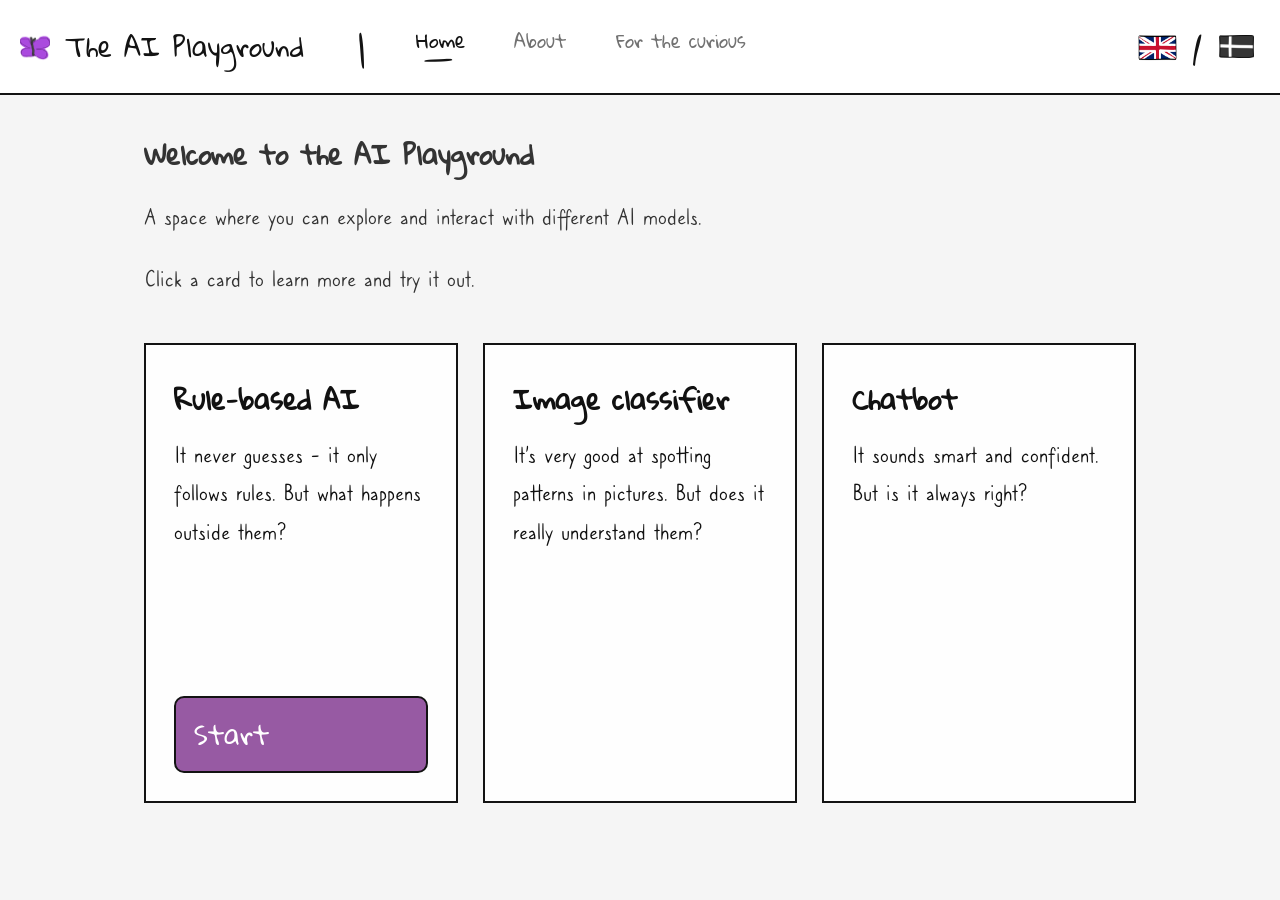
==== index.html @ 84b9162a "Move files from 'public' to the root directory" ====
<!DOCTYPE html>
<html lang="en">
<head>
  <meta charset="utf-8">
  <meta name="viewport" content="width=device-width, initial-scale=1">
  <title>The AI Playground | Home</title>
  <link rel="icon" href="./images/butterfly colored.png">
  <link rel="stylesheet" href="./styles/main.css">
</head>
<body>
  <div class="page">
    <div class="topbar">
        <img src="./images/butterfly colored.png" alt="AI Playground Logo" class="logo">
        <h1 data-i18n="siteTitle">The AI Playground</h1>
        <div class="divider vertical">|</div>
        <div id="menu-home" data-i18n="menuOption1" class="menuoption active">Home</div>
        <div id="menu-about" data-i18n="menuOption2" class="menuoption">About</div>
        <div id="menu-curious" data-i18n="menuOption3" class="menuoption">For the curious</div>
        <div class="lang-toggle">
            <button id="lang-en" class="active">
                <img src="./images/flags/uk_color.png" alt="English">
            </button>
            <div class="divider">/</div>
            <button id="lang-da">
                <img src="./images/flags/dk_color.png" alt="Dansk">
            </button>
        </div>
    </div>
    <div class="focus">
      <div class="intro"> 
          <h2 data-i18n="intro1">Welcome to the AI Playground</h2>
          <p data-i18n="intro2"> A space where you can explore and interact with different AI models.</p>
          <p data-i18n="intro3">Click a card to learn more and try it out.</p>
      </div>
      <div class="cards-row">
        <div class="card" id="slot-left">
          <h2 data-i18n="rulesTitle">Rule-based AI</h2>
          <p data-i18n="rulesText">It never guesses - it only follows rules. But what happens outside them?</p>
          <div id="start-rule-based"class="start-btn">Start</div>
        </div>
        <div class="card" id="slot-center">
          <h2 data-i18n="classifierTitle">Image classifier</h2>
          <p data-i18n="classifierText">It's very good at spotting patterns in pictures. But does it really understand them?</p>
        </div>
        <div class="card" id="slot-right">
          <h2 data-i18n="chatbotTitle">Chatbot</h2>
          <p data-i18n="chatbotText">It sounds smart and confident. But is it always right?</p>
        </div>
      </div>
    </div>
    
  </div>
  

  <script src="translations.js"></script>
  <script src="script.js"></script>
</body>
</html>
---- styles/main.css ----
@import url("./base.css");
@import url("./typography.css");
@import url("./layout.css");
@import url("./components/topbar.css");
@import url("./components/challenges.css");
@import url("./components/drawing.css");
@import url("./components/cards.css");
@import url("./components/buttons.css");
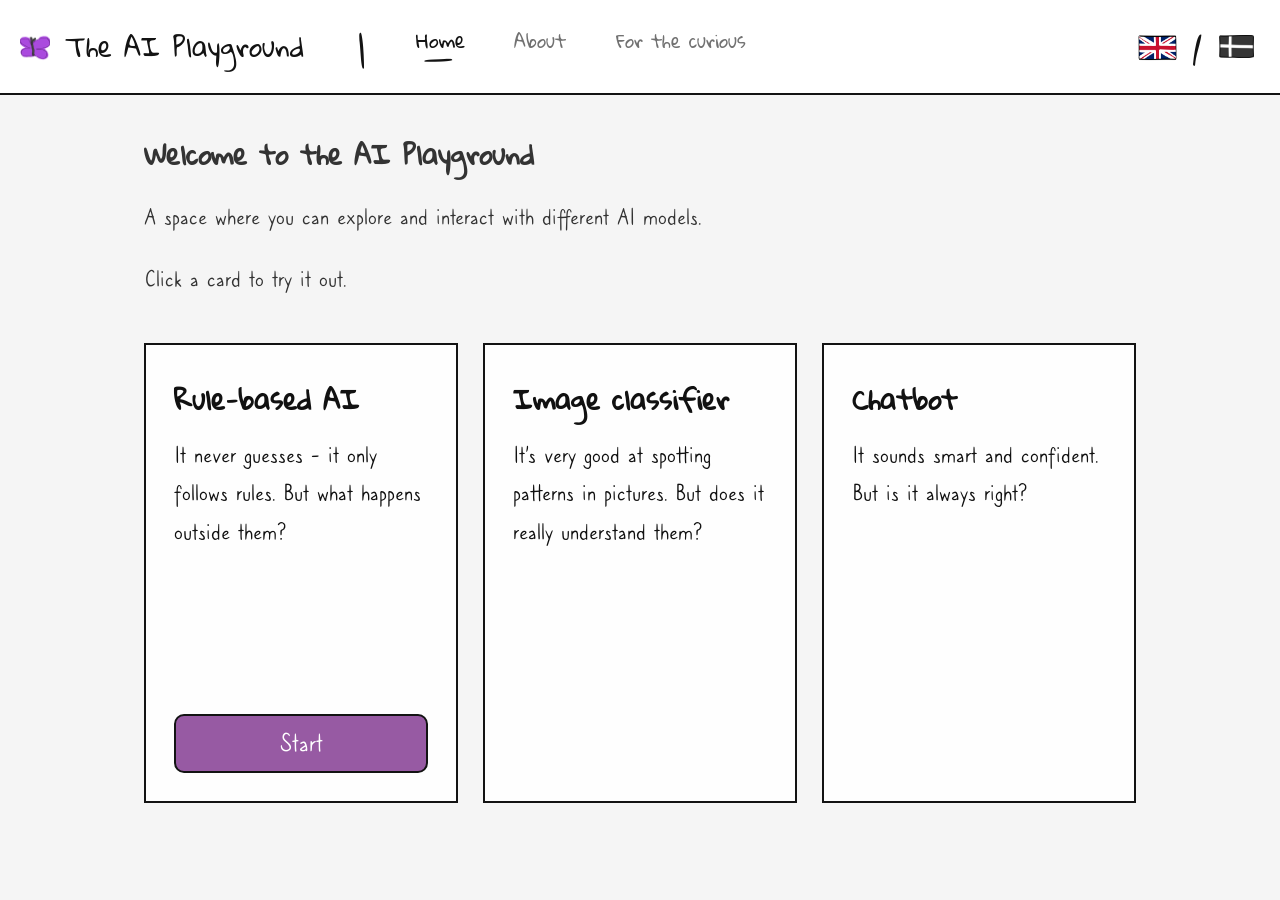
==== commit a51d7a50: "Improved the user interface and added a return button to the rule-based AI page for better navigatio" ====
--- a/index.html
+++ b/index.html
@@ -36,7 +36,7 @@
         <div class="card" id="slot-left">
           <h2 data-i18n="rulesTitle">Rule-based AI</h2>
           <p data-i18n="rulesText">It never guesses - it only follows rules. But what happens outside them?</p>
-          <div id="start-rule-based"class="start-btn">Start</div>
+          <button id="start-rule-based"class="start-btn">Start</button>
         </div>
         <div class="card" id="slot-center">
           <h2 data-i18n="classifierTitle">Image classifier</h2>
@@ -52,7 +52,7 @@
   </div>
   
 
-  <script src="translations.js"></script>
-  <script src="script.js"></script>
+  <script src="scripts/translations.js"></script>
+  <script src="scripts/script.js"></script>
 </body>
 </html>
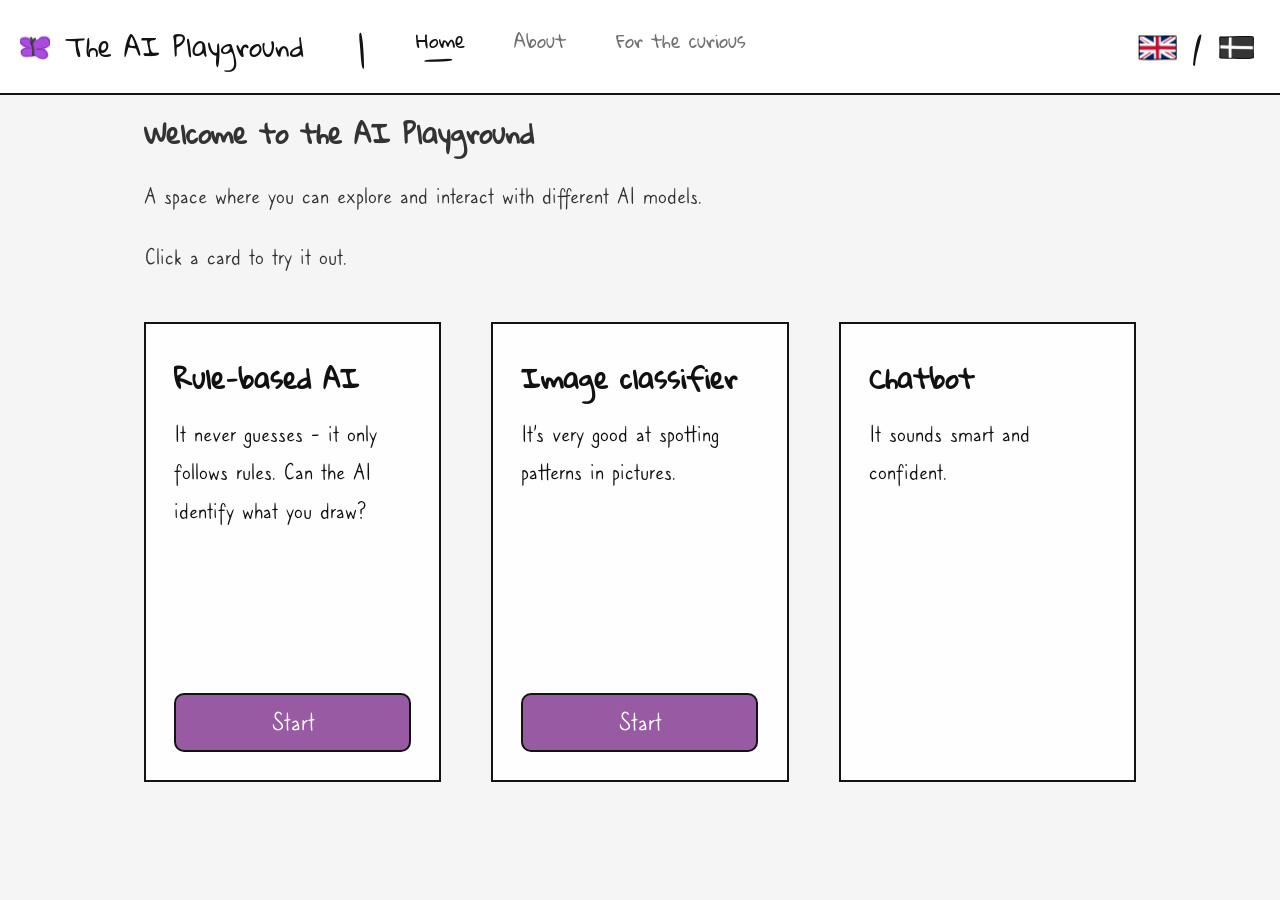
==== commit 3767650d: "Created image classifier training UI and made it possible to view and add new rules to the rule-base" ====
--- a/index.html
+++ b/index.html
@@ -17,11 +17,11 @@
         <div id="menu-about" data-i18n="menuOption2" class="menuoption">About</div>
         <div id="menu-curious" data-i18n="menuOption3" class="menuoption">For the curious</div>
         <div class="lang-toggle">
-            <button id="lang-en" class="active">
+            <button id="lang-en" class="flag active">
                 <img src="./images/flags/uk_color.png" alt="English">
             </button>
             <div class="divider">/</div>
-            <button id="lang-da">
+            <button id="lang-da" class="flag">
                 <img src="./images/flags/dk_color.png" alt="Dansk">
             </button>
         </div>
@@ -35,16 +35,19 @@
       <div class="cards-row">
         <div class="card" id="slot-left">
           <h2 data-i18n="rulesTitle">Rule-based AI</h2>
-          <p data-i18n="rulesText">It never guesses - it only follows rules. But what happens outside them?</p>
+          <p data-i18n="rulesText">It never guesses - it only follows rules.</p>
           <button id="start-rule-based"class="start-btn">Start</button>
         </div>
-        <div class="card" id="slot-center">
+        <div class="card-arrow arrow-1" aria-hidden="true"></div>
+        <div class="card locked" id="slot-center">
           <h2 data-i18n="classifierTitle">Image classifier</h2>
-          <p data-i18n="classifierText">It's very good at spotting patterns in pictures. But does it really understand them?</p>
+          <p data-i18n="classifierText">It's very good at spotting patterns in pictures.</p>
+          <button id="start-image-classifier" class="start-btn" hidden>Start</button>
         </div>
-        <div class="card" id="slot-right">
+        <div class="card-arrow arrow-2" aria-hidden="true"></div>
+        <div class="card locked" id="slot-right">
           <h2 data-i18n="chatbotTitle">Chatbot</h2>
-          <p data-i18n="chatbotText">It sounds smart and confident. But is it always right?</p>
+          <p data-i18n="chatbotText">It sounds smart and confident.</p>
         </div>
       </div>
     </div>
@@ -55,4 +58,4 @@
   <script src="scripts/translations.js"></script>
   <script src="scripts/script.js"></script>
 </body>
-</html>+</html>
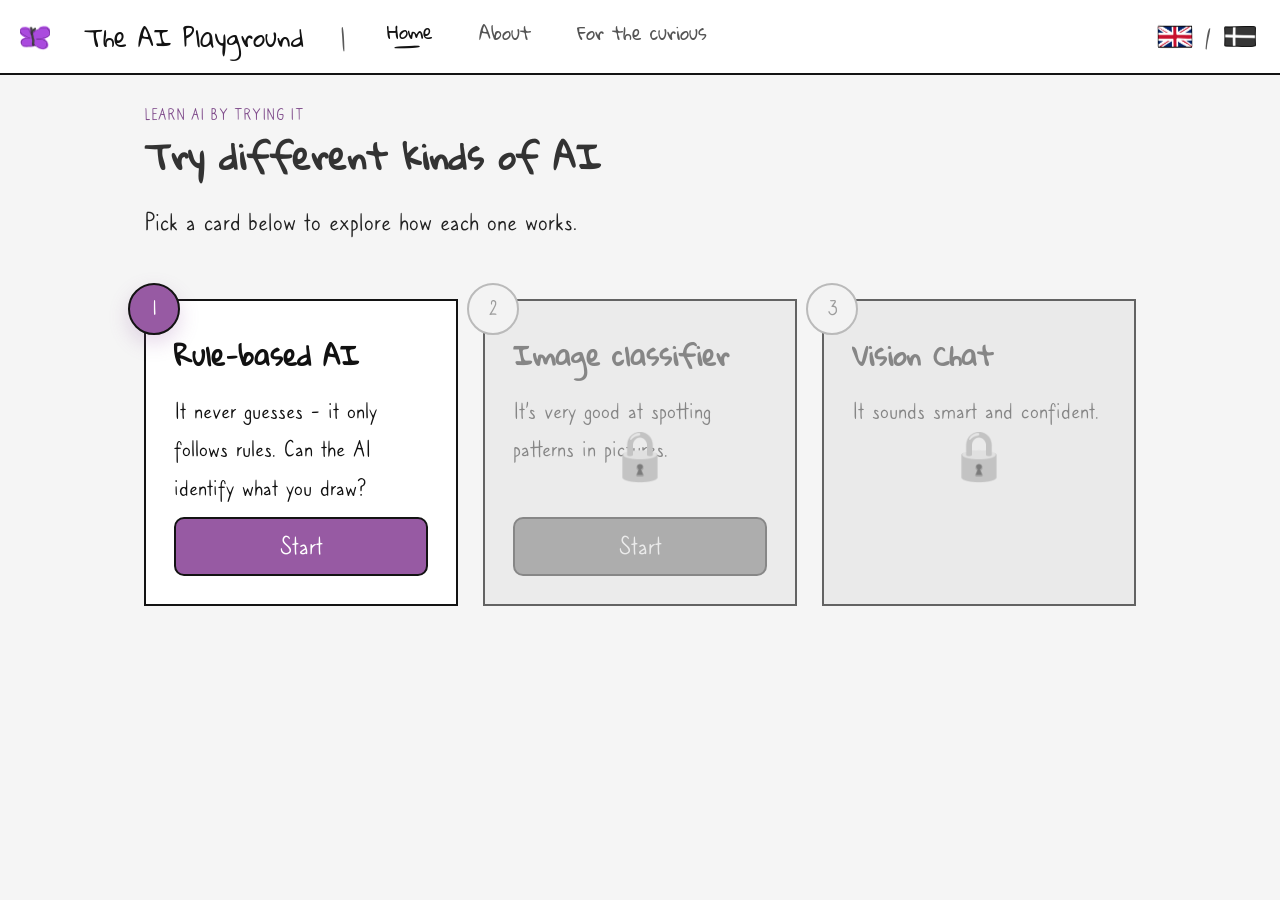
==== commit 0417cebb: "Modified layout." ====
--- a/index.html
+++ b/index.html
@@ -28,25 +28,26 @@
     </div>
     <div class="focus">
       <div class="intro"> 
-          <h2 data-i18n="intro1">Welcome to the AI Playground</h2>
-          <p data-i18n="intro2"> A space where you can explore and interact with different AI models.</p>
-          <p data-i18n="intro3">Click a card to learn more and try it out.</p>
+          <p class="intro-kicker" data-i18n="introKicker">Learn AI by trying it</p>
+          <h2 data-i18n="intro1">Try different kinds of AI</h2>
+          <p class="intro-lead" data-i18n="intro2">Pick a card below to explore how each one works.</p>
       </div>
       <div class="cards-row">
-        <div class="card" id="slot-left">
+        <div class="card card-step card-step-active" id="slot-left">
+          <div class="card-step-badge" aria-hidden="true">1</div>
           <h2 data-i18n="rulesTitle">Rule-based AI</h2>
           <p data-i18n="rulesText">It never guesses - it only follows rules.</p>
           <button id="start-rule-based"class="start-btn">Start</button>
         </div>
-        <div class="card-arrow arrow-1" aria-hidden="true"></div>
-        <div class="card locked" id="slot-center">
+        <div class="card locked card-step card-step-next" id="slot-center">
+          <div class="card-step-badge" aria-hidden="true">2</div>
           <h2 data-i18n="classifierTitle">Image classifier</h2>
           <p data-i18n="classifierText">It's very good at spotting patterns in pictures.</p>
           <button id="start-image-classifier" class="start-btn" hidden>Start</button>
         </div>
-        <div class="card-arrow arrow-2" aria-hidden="true"></div>
-        <div class="card locked" id="slot-right">
-          <h2 data-i18n="chatbotTitle">Chatbot</h2>
+        <div class="card locked card-step card-step-locked" id="slot-right">
+          <div class="card-step-badge" aria-hidden="true">3</div>
+          <h2 data-i18n="chatbotTitle">Vision Chat</h2>
           <p data-i18n="chatbotText">It sounds smart and confident.</p>
         </div>
       </div>
--- a/styles/main.css
+++ b/styles/main.css
@@ -5,4 +5,6 @@
 @import url("./components/challenges.css");
 @import url("./components/drawing.css");
 @import url("./components/cards.css");
-@import url("./components/buttons.css");+@import url("./components/buttons.css");
+@import url("./components/rules.css");
+@import url("./chatbot.css");
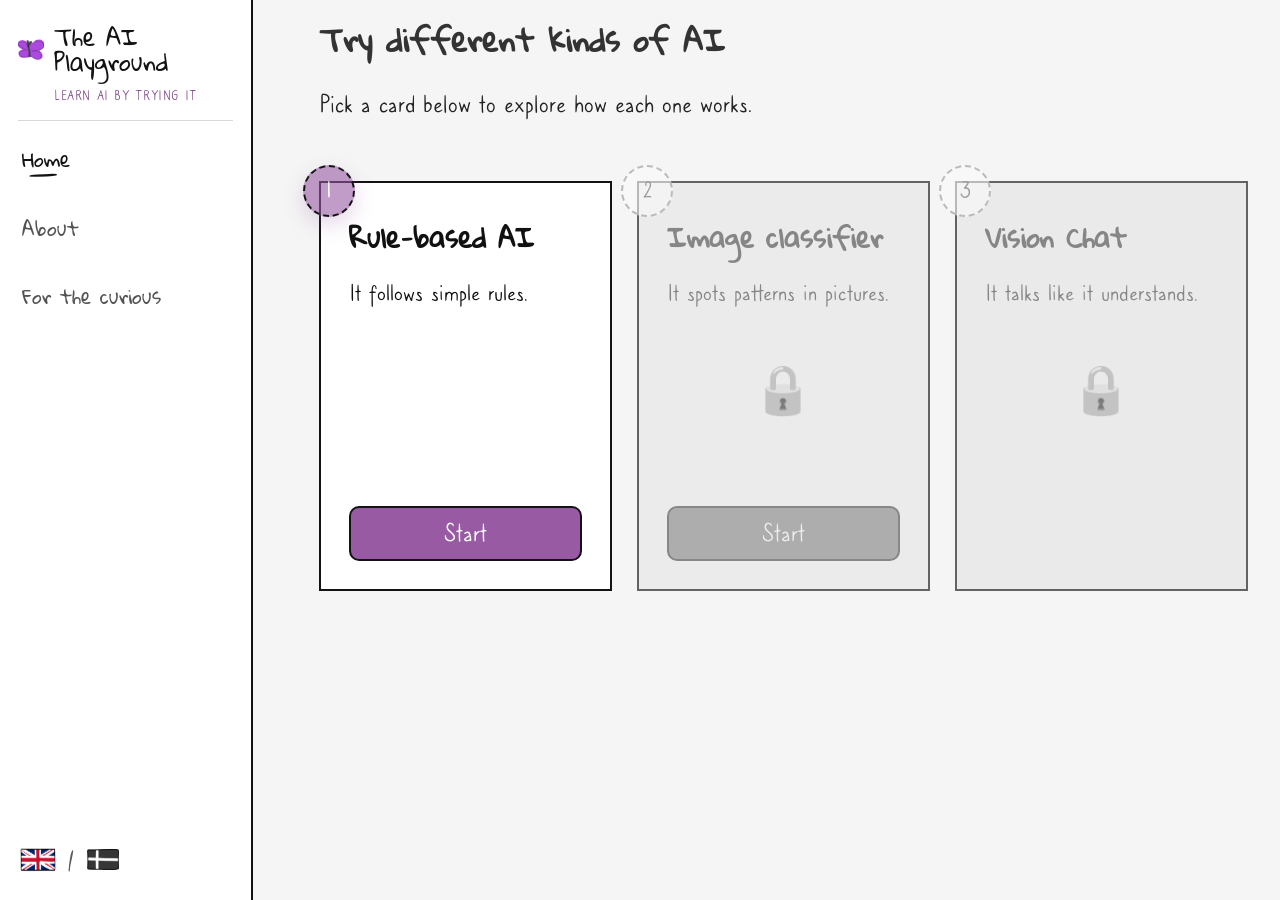
==== commit 2885cc6f: "Revamped the landing page." ====
--- a/index.html
+++ b/index.html
@@ -9,14 +9,19 @@
 </head>
 <body>
   <div class="page">
-    <div class="topbar">
-        <img src="./images/butterfly colored.png" alt="AI Playground Logo" class="logo">
-        <h1 data-i18n="siteTitle">The AI Playground</h1>
-        <div class="divider vertical">|</div>
+    <div class="page-shell">
+    <div class="topbar sidebar">
+        <div class="brand-block">
+            <div class="brand-row">
+                <img src="./images/butterfly colored.png" alt="AI Playground Logo" class="logo">
+                <h1 data-i18n="siteTitle">The AI Playground</h1>
+            </div>
+        <p class="sidebar-kicker" data-i18n="introKicker">Learn AI by trying it</p>
+        </div>
         <div id="menu-home" data-i18n="menuOption1" class="menuoption active">Home</div>
         <div id="menu-about" data-i18n="menuOption2" class="menuoption">About</div>
         <div id="menu-curious" data-i18n="menuOption3" class="menuoption">For the curious</div>
-        <div class="lang-toggle">
+        <div class="lang-toggle sidebar-lang-toggle">
             <button id="lang-en" class="flag active">
                 <img src="./images/flags/uk_color.png" alt="English">
             </button>
@@ -28,7 +33,6 @@
     </div>
     <div class="focus">
       <div class="intro"> 
-          <p class="intro-kicker" data-i18n="introKicker">Learn AI by trying it</p>
           <h2 data-i18n="intro1">Try different kinds of AI</h2>
           <p class="intro-lead" data-i18n="intro2">Pick a card below to explore how each one works.</p>
       </div>
@@ -36,21 +40,22 @@
         <div class="card card-step card-step-active" id="slot-left">
           <div class="card-step-badge" aria-hidden="true">1</div>
           <h2 data-i18n="rulesTitle">Rule-based AI</h2>
-          <p data-i18n="rulesText">It never guesses - it only follows rules.</p>
+          <p data-i18n="rulesText">It follows simple rules.</p>
           <button id="start-rule-based"class="start-btn">Start</button>
         </div>
         <div class="card locked card-step card-step-next" id="slot-center">
           <div class="card-step-badge" aria-hidden="true">2</div>
           <h2 data-i18n="classifierTitle">Image classifier</h2>
-          <p data-i18n="classifierText">It's very good at spotting patterns in pictures.</p>
+          <p data-i18n="classifierText">It spots patterns in pictures.</p>
           <button id="start-image-classifier" class="start-btn" hidden>Start</button>
         </div>
         <div class="card locked card-step card-step-locked" id="slot-right">
           <div class="card-step-badge" aria-hidden="true">3</div>
           <h2 data-i18n="chatbotTitle">Vision Chat</h2>
-          <p data-i18n="chatbotText">It sounds smart and confident.</p>
+          <p data-i18n="chatbotText">It talks like it understands.</p>
         </div>
       </div>
+    </div>
     </div>
     
   </div>
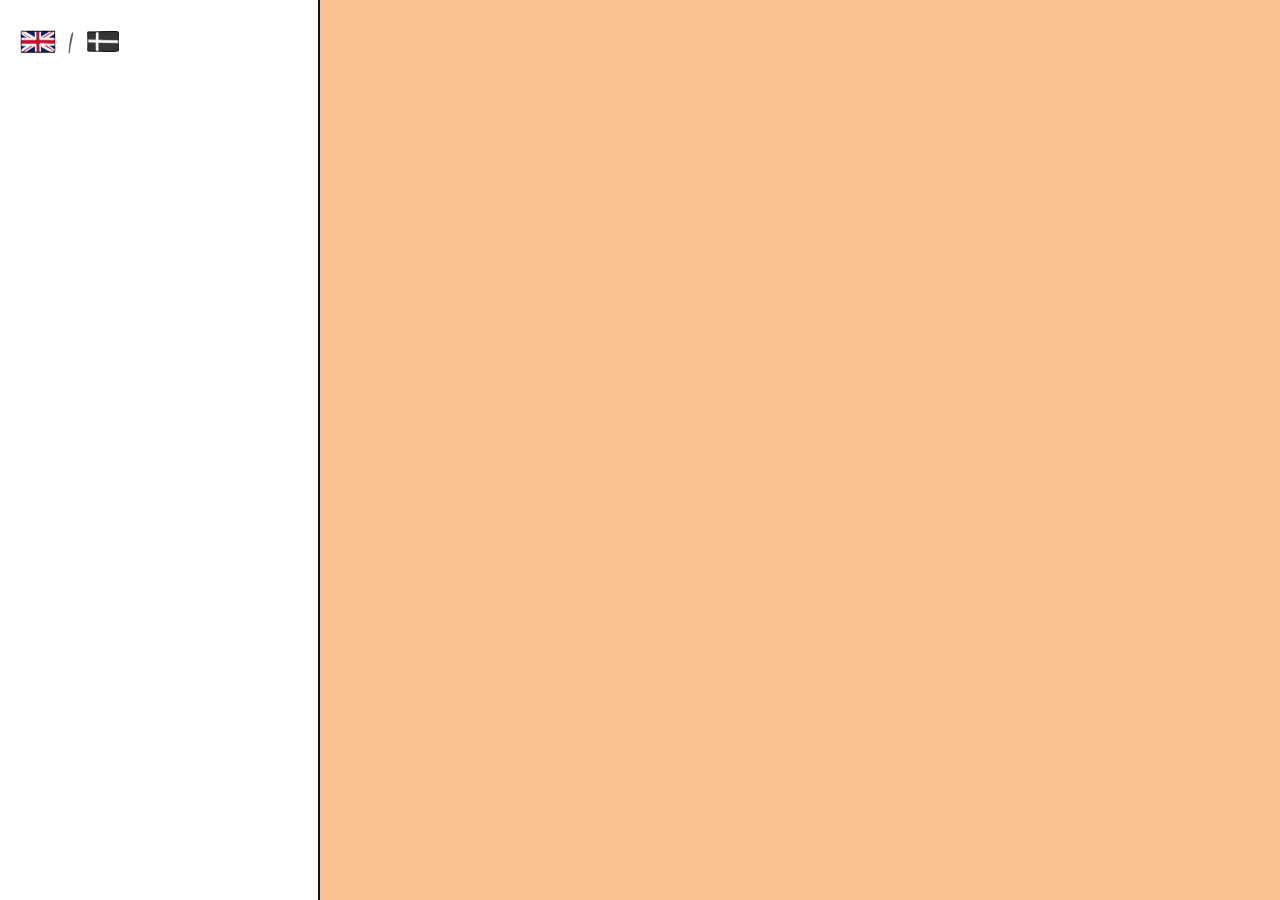
==== commit 587cc258: "Added doodles to the menu screen" ====
--- a/index.html
+++ b/index.html
@@ -7,59 +7,186 @@
   <link rel="icon" href="./images/butterfly colored.png">
   <link rel="stylesheet" href="./styles/main.css">
 </head>
-<body>
+<body class="home-page">
   <div class="page">
     <div class="page-shell">
-    <div class="topbar sidebar">
-        <div class="brand-block">
-            <div class="brand-row">
-                <img src="./images/butterfly colored.png" alt="AI Playground Logo" class="logo">
-                <h1 data-i18n="siteTitle">The AI Playground</h1>
+      <div class="topbar topbar-floating">
+        <div class="lang-toggle">
+          <button id="lang-en" class="flag active">
+            <img src="./images/flags/uk_color.png" alt="English">
+          </button>
+          <div class="divider">/</div>
+          <button id="lang-da" class="flag">
+            <img src="./images/flags/dk_color.png" alt="Dansk">
+          </button>
+        </div>
+      </div>
+      <div class="focus home-focus">
+        <div class="intro journey-intro">
+          <div class="hero-brand">
+            <h1 class="hero-title" data-i18n="siteTitle">The AI Playground</h1>
+          </div>
+        </div>
+        <div class="home-screens" id="home-screens">
+          <section class="home-screen credits-screen" id="credits-screen" aria-label="Credits">
+            <div class="home-menu-group" id="credits-menu-group">
+              <div class="credits-topbar">
+                <h2 id="credits-title" class="credits-inline-title">Credits</h2>
+                <button class="level-back-button" id="credits-back-button" type="button" data-i18n="menuBack">Back</button>
+              </div>
+              <section class="credits-panel" aria-labelledby="credits-title">
+                <div class="credits-list" role="list">
+                  <article class="credit-item" role="listitem">
+                    <div class="credit-item-main">
+                      <span class="credit-role">Project</span>
+                      <span class="credit-name">Carrie S. Lovejoy</span>
+                    </div>
+                    <span class="credit-note">Project lead and overall direction</span>
+                  </article>
+
+                  <article class="credit-item" role="listitem">
+                    <div class="credit-item-main">
+                      <span class="credit-role">Design</span>
+                      <span class="credit-name">Carrie S. Lovejoy</span>
+                    </div>
+                    <span class="credit-note">Visual design and interaction design</span>
+                  </article>
+
+                  <article class="credit-item" role="listitem">
+                    <div class="credit-item-main">
+                      <span class="credit-role">Code</span>
+                      <span class="credit-name">gpt-5.4</span>
+                    </div>
+                    <span class="credit-note">Code implementation</span>
+                  </article>
+
+                  <article class="credit-item" role="listitem">
+                    <div class="credit-item-main">
+                      <span class="credit-role">Doodles</span>
+                      <span class="credit-name">Google</span>
+                    </div>
+                    <span class="credit-note">Doodle data sourced from the Quick, Draw! dataset</span>
+                  </article>
+
+                  <article class="credit-item" role="listitem">
+                    <div class="credit-item-main">
+                      <span class="credit-role">Icons</span>
+                      <span class="credit-name">Carrie S. Lovejoy</span>
+                    </div>
+                    <span class="credit-note">Hand-drawn flag icons</span>
+                  </article>
+                </div>
+              </section>
             </div>
-        <p class="sidebar-kicker" data-i18n="introKicker">Learn AI by trying it</p>
-        </div>
-        <div id="menu-home" data-i18n="menuOption1" class="menuoption active">Home</div>
-        <div id="menu-about" data-i18n="menuOption2" class="menuoption">About</div>
-        <div id="menu-curious" data-i18n="menuOption3" class="menuoption">For the curious</div>
-        <div class="lang-toggle sidebar-lang-toggle">
-            <button id="lang-en" class="flag active">
-                <img src="./images/flags/uk_color.png" alt="English">
-            </button>
-            <div class="divider">/</div>
-            <button id="lang-da" class="flag">
-                <img src="./images/flags/dk_color.png" alt="Dansk">
-            </button>
-        </div>
-    </div>
-    <div class="focus">
-      <div class="intro"> 
-          <h2 data-i18n="intro1">Try different kinds of AI</h2>
-          <p class="intro-lead" data-i18n="intro2">Pick a card below to explore how each one works.</p>
-      </div>
-      <div class="cards-row">
-        <div class="card card-step card-step-active" id="slot-left">
-          <div class="card-step-badge" aria-hidden="true">1</div>
-          <h2 data-i18n="rulesTitle">Rule-based AI</h2>
-          <p data-i18n="rulesText">It follows simple rules.</p>
-          <button id="start-rule-based"class="start-btn">Start</button>
-        </div>
-        <div class="card locked card-step card-step-next" id="slot-center">
-          <div class="card-step-badge" aria-hidden="true">2</div>
-          <h2 data-i18n="classifierTitle">Image classifier</h2>
-          <p data-i18n="classifierText">It spots patterns in pictures.</p>
-          <button id="start-image-classifier" class="start-btn" hidden>Start</button>
-        </div>
-        <div class="card locked card-step card-step-locked" id="slot-right">
-          <div class="card-step-badge" aria-hidden="true">3</div>
-          <h2 data-i18n="chatbotTitle">Vision Chat</h2>
-          <p data-i18n="chatbotText">It talks like it understands.</p>
+          </section>
+          <section class="home-screen" id="session-screen" aria-label="Session menu">
+            <div class="menu-doodles" aria-hidden="true">
+              <div class="menu-doodle menu-doodle-bee">
+                <canvas class="menu-doodle-canvas" width="180" height="180" data-source="bee"></canvas>
+              </div>
+              <div class="menu-doodle menu-doodle-crocodile">
+                <canvas class="menu-doodle-canvas" width="180" height="180" data-source="crocodile"></canvas>
+              </div>
+              <div class="menu-doodle menu-doodle-fish">
+                <canvas class="menu-doodle-canvas" width="180" height="180" data-source="fish"></canvas>
+              </div>
+              <div class="menu-doodle menu-doodle-frog">
+                <canvas class="menu-doodle-canvas" width="180" height="180" data-source="frog"></canvas>
+              </div>
+              <div class="menu-doodle menu-doodle-hockey">
+                <canvas class="menu-doodle-canvas" width="180" height="180" data-source="hockey_stick"></canvas>
+              </div>
+              <div class="menu-doodle menu-doodle-house">
+                <canvas class="menu-doodle-canvas" width="180" height="180" data-source="house"></canvas>
+              </div>
+              <div class="menu-doodle menu-doodle-monalisa">
+                <canvas class="menu-doodle-canvas" width="180" height="180" data-source="the_mona_lisa"></canvas>
+              </div>
+            </div>
+            <div class="home-menu-group" id="session-menu-group">
+              <div class="home-menu" id="session-menu" aria-label="Session menu">
+                <div class="menu-entry" id="menu-continue" role="button" tabindex="0" aria-labelledby="menu-continue-label">
+                  <div class="menu-entry-content">
+                    <div class="menu-entry-copy">
+                      <span class="menu-entry-title" id="menu-continue-label" data-i18n="menuContinue">Continue</span>
+                    </div>
+                  </div>
+                </div>
+                <div class="menu-entry" id="menu-new-session" role="button" tabindex="0" aria-labelledby="menu-new-session-label">
+                  <div class="menu-entry-content">
+                    <div class="menu-entry-copy">
+                      <span class="menu-entry-title" id="menu-new-session-label" data-i18n="menuNewSession">New session</span>
+                    </div>
+                  </div>
+                </div>
+                <div class="menu-entry" id="menu-language-option" role="button" tabindex="0" aria-labelledby="menu-language-label">
+                  <div class="menu-entry-content">
+                    <div class="menu-entry-copy">
+                      <span class="menu-entry-title" id="menu-language-label" data-i18n="menuLanguage">Language</span>
+                    </div>
+                  </div>
+                </div>
+                <div class="menu-entry" id="menu-credits" role="button" tabindex="0" aria-labelledby="menu-credits-label">
+                  <div class="menu-entry-content">
+                    <div class="menu-entry-copy">
+                      <span class="menu-entry-title" id="menu-credits-label" data-i18n="menuCredits">Credits</span>
+                    </div>
+                  </div>
+                </div>
+              </div>
+            </div>
+          </section>
+          <section class="home-screen" id="level-screen" aria-label="Level menu">
+            <section class="micro-quiz" id="micro-quiz" aria-live="polite" hidden>
+              <p class="micro-quiz-question" id="micro-quiz-question" data-i18n="homeQuizQuestion1">What is this?</p>
+              <canvas class="micro-quiz-canvas" id="micro-quiz-canvas" width="180" height="180" aria-label="Quiz drawing"></canvas>
+              <div class="micro-quiz-options" role="list">
+                <button class="micro-quiz-option" type="button" data-answer="house" data-i18n="labelHouse">House</button>
+                <button class="micro-quiz-option" type="button" data-answer="sun" data-i18n="labelSun">Sun</button>
+                <button class="micro-quiz-option" type="button" data-answer="fish" data-i18n="labelFish">Fish</button>
+              </div>
+              <p class="micro-quiz-feedback" id="micro-quiz-feedback"></p>
+            </section>
+            <div class="home-menu-group" id="level-menu-group">
+              <button class="level-back-button" id="level-back-button" type="button" data-i18n="menuBack">Back</button>
+              <div class="home-menu" id="level-menu" aria-label="AI menu">
+                <div class="menu-entry menu-entry-active" id="slot-left" role="button" tabindex="0" aria-labelledby="slot-left-label">
+                  <div class="menu-entry-content">
+                    <span class="menu-entry-index" aria-hidden="true">01</span>
+                    <div class="menu-entry-copy">
+                      <span class="menu-entry-title" id="slot-left-label" data-i18n="rulesTitle">Rule-based AI</span>
+                      <span class="menu-entry-subtitle" data-i18n="rulesText">It follows simple rules.</span>
+                    </div>
+                  </div>
+                  <button id="start-rule-based" class="start-btn node-action">Start</button>
+                </div>
+                <div class="menu-entry locked" id="slot-center" role="button" tabindex="0" aria-labelledby="slot-center-label">
+                  <div class="menu-entry-content">
+                    <span class="menu-entry-index" aria-hidden="true">02</span>
+                    <div class="menu-entry-copy">
+                      <span class="menu-entry-title" id="slot-center-label" data-i18n="classifierTitle">Image classifier</span>
+                      <span class="menu-entry-subtitle" data-i18n="classifierText">It spots patterns in pictures.</span>
+                    </div>
+                  </div>
+                  <button id="start-image-classifier" class="start-btn node-action" hidden>Start</button>
+                </div>
+                <div class="menu-entry locked" id="slot-right" role="button" tabindex="0" aria-labelledby="slot-right-label">
+                  <div class="menu-entry-content">
+                    <span class="menu-entry-index" aria-hidden="true">03</span>
+                    <div class="menu-entry-copy">
+                      <span class="menu-entry-title" id="slot-right-label" data-i18n="chatbotTitle">Vision Chat</span>
+                      <span class="menu-entry-subtitle" data-i18n="chatbotText">It talks like it understands.</span>
+                    </div>
+                  </div>
+                  <button id="start-chatbot" class="start-btn node-action" hidden>Start</button>
+                </div>
+              </div>
+            </div>
+          </section>
         </div>
       </div>
     </div>
-    </div>
-    
   </div>
-  
 
   <script src="scripts/translations.js"></script>
   <script src="scripts/script.js"></script>
